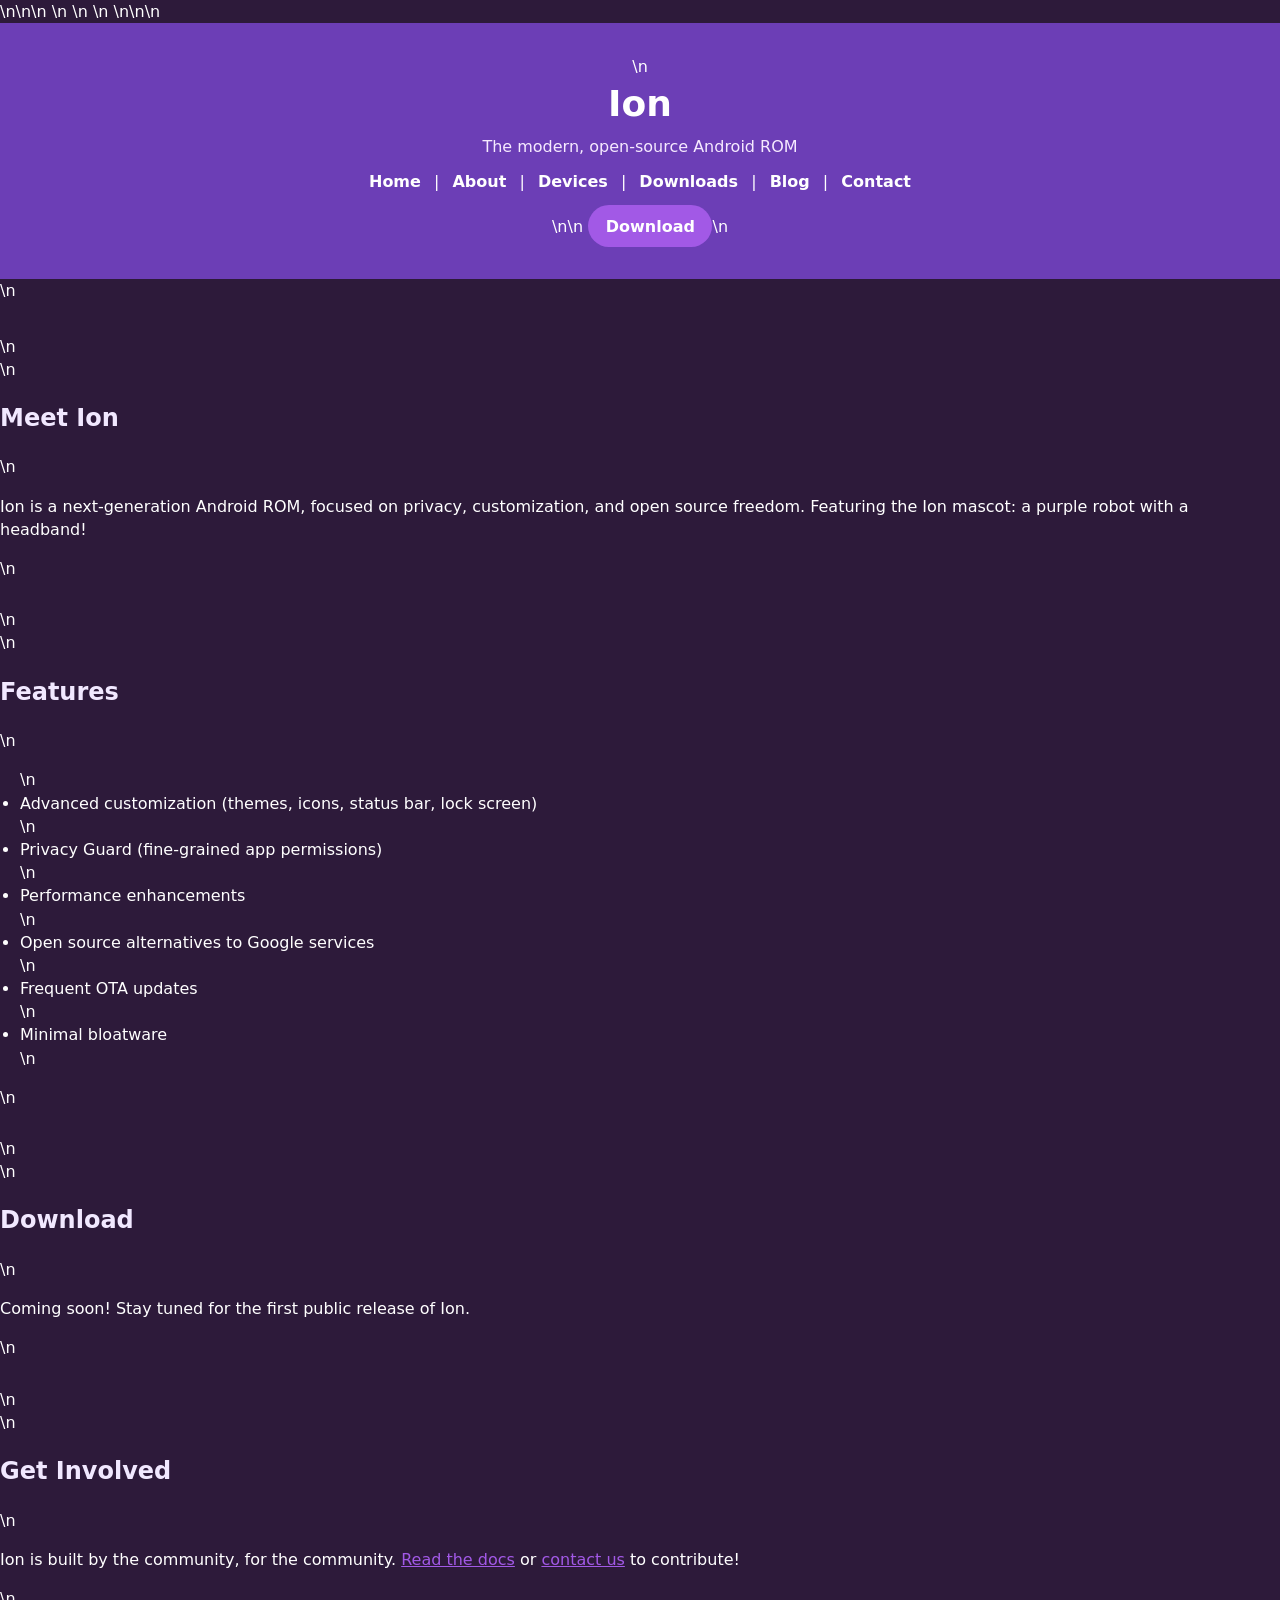
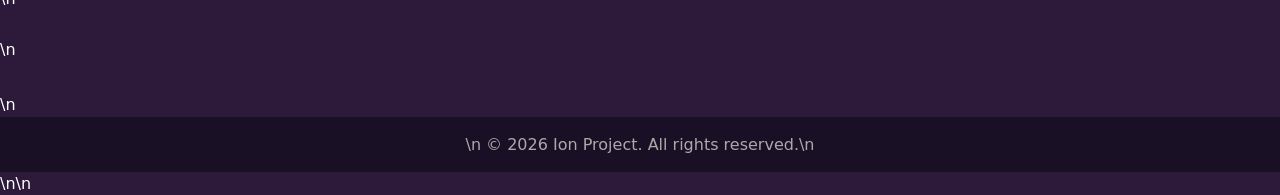
==== index.html @ 7b276540 "deploy: 6007b4a56f90a0fc44aee87d263accd7d7810755" ====
<!DOCTYPE html>\n<html lang="en">\n<head>\n  <meta charset="UTF-8">\n  <meta name="viewport" content="width=device-width, initial-scale=1.0">\n  <title>Ion - The Open Android ROM</title>\n  <link rel="stylesheet" href="styles.css">\n</head>\n<body>\n  <header>
    <div class="container">\n    <h1>Ion</h1>
      <p class="tagline">The modern, open-source Android ROM</p>
      <nav class="main-nav"><a href="index.html">Home</a> | <a href="about.html">About</a> | <a href="devices.html">Devices</a> | <a href="downloads.html">Downloads</a> | <a href="blog.html">Blog</a> | <a href="contact.html">Contact</a></nav>\n\n      <a href="downloads.html" class="button">Download</a>\n    </div>
  </header>\n  <main>\n    <section>\n      <h2>Meet Ion</h2>\n      <p>Ion is a next-generation Android ROM, focused on privacy, customization, and open source freedom. Featuring the Ion mascot: a purple robot with a headband!</p>\n    </section>\n    <section>\n      <h2>Features</h2>\n      <ul>\n        <li>Advanced customization (themes, icons, status bar, lock screen)</li>\n        <li>Privacy Guard (fine-grained app permissions)</li>\n        <li>Performance enhancements</li>\n        <li>Open source alternatives to Google services</li>\n        <li>Frequent OTA updates</li>\n        <li>Minimal bloatware</li>\n      </ul>\n    </section>\n    <section id="download">\n      <h2>Download</h2>\n      <p>Coming soon! Stay tuned for the first public release of Ion.</p>\n    </section>\n    <section>\n      <h2>Get Involved</h2>\n      <p>Ion is built by the community, for the community. <a href="../DOCUMENTATION.md" style="color:#a259e6;">Read the docs</a> or <a href="mailto:contact@ionrom.org" style="color:#a259e6;">contact us</a> to contribute!</p>\n    </section>\n  </main>\n  <footer>\n    &copy; 2026 Ion Project. All rights reserved.\n  </footer>\n</body>\n</html>
---- styles.css ----
/* Ion website styles */
:root{
  --bg:#2d1a3a;--accent:#a259e6;--header:#6c3eb6;--muted:#aaa;--card:#351a3f
}
*{box-sizing:border-box}
body{font-family:Inter, system-ui, -apple-system, "Segoe UI", Roboto, "Helvetica Neue", Arial, sans-serif;background:var(--bg);color:#fff;margin:0;padding:0;line-height:1.45}
.container{max-width:1000px;margin:0 auto;padding:0 1rem}
header{background:var(--header);padding:2rem 0;text-align:center}
header h1{margin:0;font-size:2.25rem}
header .tagline{margin:0.25rem 0;color:#f6eaff}
.main-nav{margin:0.75rem 0}
.main-nav a{color:#fff;text-decoration:none;margin:0 0.5rem;font-weight:600}
a.button{display:inline-block;padding:0.6rem 1.1rem;background:var(--accent);color:#fff;text-decoration:none;border-radius:2rem;font-weight:700}
main{padding:2rem 0}
section{background:transparent;margin-bottom:1.75rem}
h2{color:#f1e8ff}
ul{padding-left:1.25rem}
footer{background:#1a1026;padding:1rem 0;text-align:center;color:var(--muted)}
.card{background:var(--card);padding:1rem;border-radius:8px}
/* Responsive */
@media (max-width:640px){header h1{font-size:1.6rem} .main-nav{font-size:0.9rem} .container{padding:0 0.75rem}}
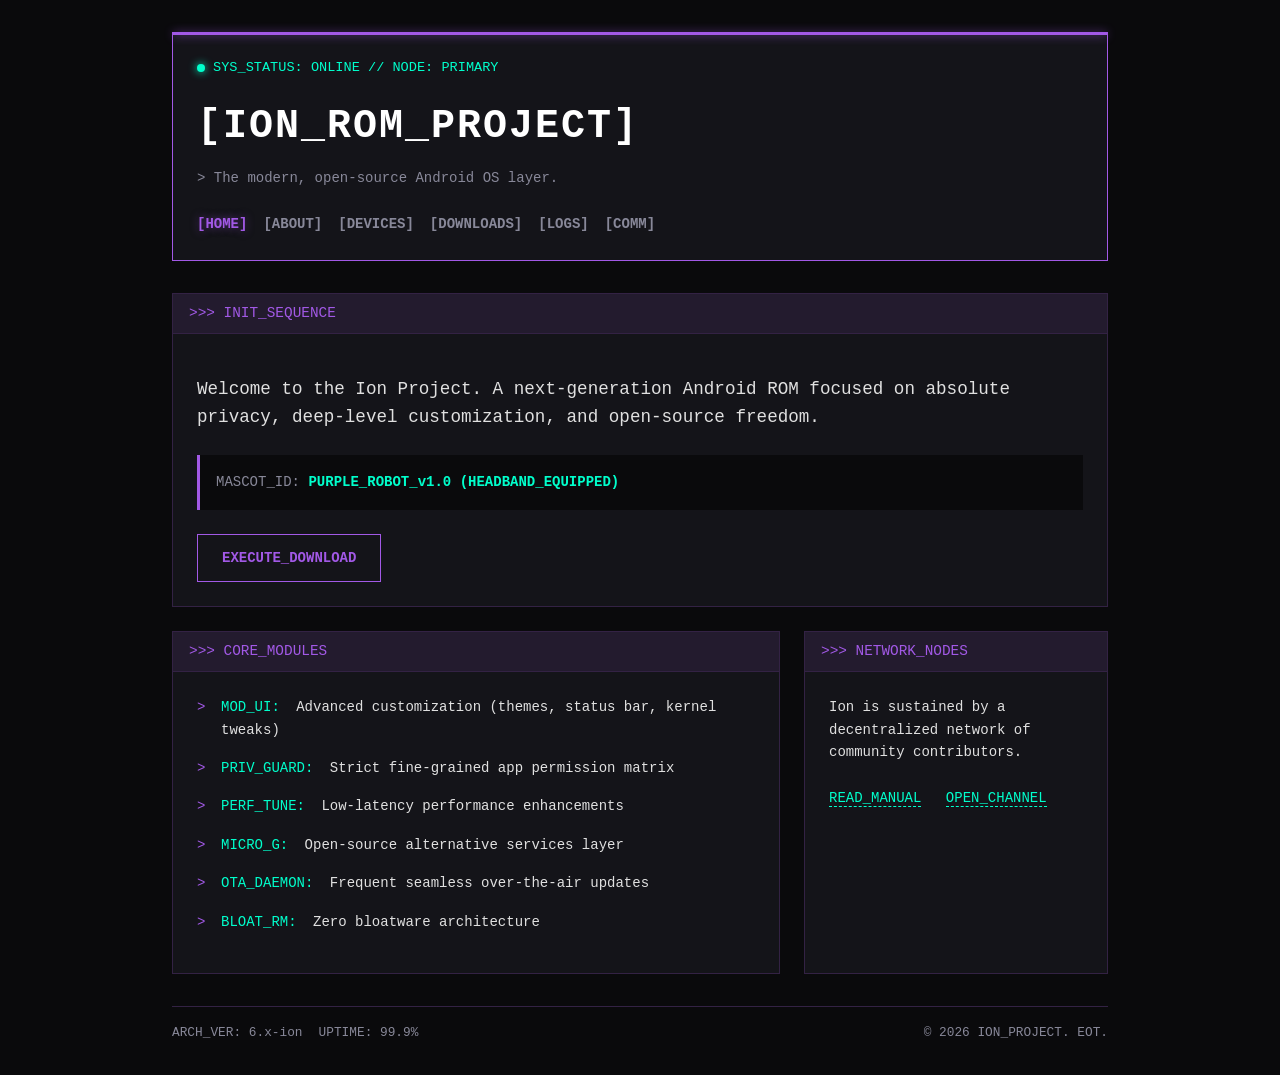
==== commit 72782f52: "deploy: 274ea520f31904cf62b832293d047184bc512a03" ====
--- a/index.html
+++ b/index.html
@@ -1,5 +1,78 @@
-<!DOCTYPE html>\n<html lang="en">\n<head>\n  <meta charset="UTF-8">\n  <meta name="viewport" content="width=device-width, initial-scale=1.0">\n  <title>Ion - The Open Android ROM</title>\n  <link rel="stylesheet" href="styles.css">\n</head>\n<body>\n  <header>
-    <div class="container">\n    <h1>Ion</h1>
-      <p class="tagline">The modern, open-source Android ROM</p>
-      <nav class="main-nav"><a href="index.html">Home</a> | <a href="about.html">About</a> | <a href="devices.html">Devices</a> | <a href="downloads.html">Downloads</a> | <a href="blog.html">Blog</a> | <a href="contact.html">Contact</a></nav>\n\n      <a href="downloads.html" class="button">Download</a>\n    </div>
-  </header>\n  <main>\n    <section>\n      <h2>Meet Ion</h2>\n      <p>Ion is a next-generation Android ROM, focused on privacy, customization, and open source freedom. Featuring the Ion mascot: a purple robot with a headband!</p>\n    </section>\n    <section>\n      <h2>Features</h2>\n      <ul>\n        <li>Advanced customization (themes, icons, status bar, lock screen)</li>\n        <li>Privacy Guard (fine-grained app permissions)</li>\n        <li>Performance enhancements</li>\n        <li>Open source alternatives to Google services</li>\n        <li>Frequent OTA updates</li>\n        <li>Minimal bloatware</li>\n      </ul>\n    </section>\n    <section id="download">\n      <h2>Download</h2>\n      <p>Coming soon! Stay tuned for the first public release of Ion.</p>\n    </section>\n    <section>\n      <h2>Get Involved</h2>\n      <p>Ion is built by the community, for the community. <a href="../DOCUMENTATION.md" style="color:#a259e6;">Read the docs</a> or <a href="mailto:contact@ionrom.org" style="color:#a259e6;">contact us</a> to contribute!</p>\n    </section>\n  </main>\n  <footer>\n    &copy; 2026 Ion Project. All rights reserved.\n  </footer>\n</body>\n</html>
+<!DOCTYPE html>
+<html lang="en">
+<head>
+  <meta charset="UTF-8">
+  <meta name="viewport" content="width=device-width, initial-scale=1.0">
+  <title>ION_OS // SYSTEM_ROOT</title>
+  <link rel="stylesheet" href="styles.css">
+</head>
+<body>
+  <div class="system-wrapper">
+    <header class="sys-header">
+      <div class="sys-status">
+        <span class="status-indicator online"></span>
+        <span class="status-text">SYS_STATUS: ONLINE // NODE: PRIMARY</span>
+      </div>
+      <div class="sys-title">
+        <h1>[ION_ROM_PROJECT]</h1>
+        <p class="tagline">> The modern, open-source Android OS layer.</p>
+      </div>
+      <nav class="sys-nav">
+        <a href="index.html" class="active">[HOME]</a>
+        <a href="about.html">[ABOUT]</a>
+        <a href="devices.html">[DEVICES]</a>
+        <a href="downloads.html">[DOWNLOADS]</a>
+        <a href="blog.html">[LOGS]</a>
+        <a href="contact.html">[COMM]</a>
+      </nav>
+    </header>
+
+    <main class="dashboard">
+      <section class="panel hero-panel">
+        <div class="panel-header">>>> INIT_SEQUENCE</div>
+        <div class="panel-body">
+          <p class="terminal-text">Welcome to the Ion Project. A next-generation Android ROM focused on absolute privacy, deep-level customization, and open-source freedom.</p>
+          <div class="sys-block">
+            <span class="label">MASCOT_ID:</span>
+            <span class="value">PURPLE_ROBOT_v1.0 (HEADBAND_EQUIPPED)</span>
+          </div>
+          <a href="downloads.html" class="sys-button">EXECUTE_DOWNLOAD</a>
+        </div>
+      </section>
+
+      <section class="panel">
+        <div class="panel-header">>>> CORE_MODULES</div>
+        <div class="panel-body">
+          <ul class="feature-list">
+            <li><span class="highlight">MOD_UI:</span> Advanced customization (themes, status bar, kernel tweaks)</li>
+            <li><span class="highlight">PRIV_GUARD:</span> Strict fine-grained app permission matrix</li>
+            <li><span class="highlight">PERF_TUNE:</span> Low-latency performance enhancements</li>
+            <li><span class="highlight">MICRO_G:</span> Open-source alternative services layer</li>
+            <li><span class="highlight">OTA_DAEMON:</span> Frequent seamless over-the-air updates</li>
+            <li><span class="highlight">BLOAT_RM:</span> Zero bloatware architecture</li>
+          </ul>
+        </div>
+      </section>
+
+      <section class="panel">
+        <div class="panel-header">>>> NETWORK_NODES</div>
+        <div class="panel-body">
+          <p style="margin-top: 0;">Ion is sustained by a decentralized network of community contributors.</p>
+          <div style="margin-top: 1.5rem;">
+            <a href="../DOCUMENTATION.md" class="sys-link">READ_MANUAL</a>
+            <a href="mailto:contact@ionrom.org" class="sys-link">OPEN_CHANNEL</a>
+          </div>
+        </div>
+      </section>
+    </main>
+
+    <footer class="sys-footer">
+      <div class="footer-meta">
+        <span>ARCH_VER: 6.x-ion</span>
+        <span>UPTIME: 99.9%</span>
+      </div>
+      <div>&copy; 2026 ION_PROJECT. EOT.</div>
+    </footer>
+  </div>
+</body>
+</html>
--- a/styles.css
+++ b/styles.css
@@ -1,21 +1,161 @@
-/* Ion website styles */
-:root{
-  --bg:#2d1a3a;--accent:#a259e6;--header:#6c3eb6;--muted:#aaa;--card:#351a3f
+/* ION_OS System Stylesheet */
+:root {
+  --bg-primary: #0a0a0c;
+  --bg-panel: #141419;
+  --bg-panel-border: #332244;
+  --accent-primary: #a259e6; /* Ion Purple */
+  --accent-secondary: #00ffcc; /* Cyber Teal */
+  --text-primary: #e0e0e0;
+  --text-muted: #888899;
+  --font-mono: 'Fira Code', 'Courier New', Courier, monospace;
 }
-*{box-sizing:border-box}
-body{font-family:Inter, system-ui, -apple-system, "Segoe UI", Roboto, "Helvetica Neue", Arial, sans-serif;background:var(--bg);color:#fff;margin:0;padding:0;line-height:1.45}
-.container{max-width:1000px;margin:0 auto;padding:0 1rem}
-header{background:var(--header);padding:2rem 0;text-align:center}
-header h1{margin:0;font-size:2.25rem}
-header .tagline{margin:0.25rem 0;color:#f6eaff}
-.main-nav{margin:0.75rem 0}
-.main-nav a{color:#fff;text-decoration:none;margin:0 0.5rem;font-weight:600}
-a.button{display:inline-block;padding:0.6rem 1.1rem;background:var(--accent);color:#fff;text-decoration:none;border-radius:2rem;font-weight:700}
-main{padding:2rem 0}
-section{background:transparent;margin-bottom:1.75rem}
-h2{color:#f1e8ff}
-ul{padding-left:1.25rem}
-footer{background:#1a1026;padding:1rem 0;text-align:center;color:var(--muted)}
-.card{background:var(--card);padding:1rem;border-radius:8px}
-/* Responsive */
-@media (max-width:640px){header h1{font-size:1.6rem} .main-nav{font-size:0.9rem} .container{padding:0 0.75rem}}+
+* { box-sizing: border-box; }
+
+body {
+  font-family: var(--font-mono);
+  background-color: var(--bg-primary);
+  color: var(--text-primary);
+  margin: 0; padding: 0;
+  line-height: 1.6; font-size: 14px;
+}
+
+.system-wrapper {
+  max-width: 1000px;
+  margin: 0 auto; padding: 2rem;
+  display: flex; flex-direction: column; gap: 2rem;
+}
+
+/* Header */
+.sys-header {
+  border: 1px solid var(--accent-primary);
+  background: var(--bg-panel);
+  padding: 1.5rem; position: relative;
+}
+
+.sys-header::before {
+  content: ''; position: absolute;
+  top: 0; left: 0; width: 100%; height: 2px;
+  background: var(--accent-primary);
+  box-shadow: 0 0 10px var(--accent-primary);
+}
+
+.sys-status {
+  display: flex; align-items: center; gap: 0.5rem;
+  font-size: 0.85rem; color: var(--accent-secondary);
+  margin-bottom: 1rem;
+}
+
+.status-indicator {
+  width: 8px; height: 8px; border-radius: 50%;
+  background: var(--accent-secondary);
+  box-shadow: 0 0 8px var(--accent-secondary);
+  animation: pulse 2s infinite;
+}
+
+@keyframes pulse {
+  0% { opacity: 1; box-shadow: 0 0 8px var(--accent-secondary); }
+  50% { opacity: 0.5; box-shadow: 0 0 2px var(--accent-secondary); }
+  100% { opacity: 1; box-shadow: 0 0 8px var(--accent-secondary); }
+}
+
+.sys-title h1 {
+  margin: 0; font-size: 2.5rem; color: #ffffff;
+  text-transform: uppercase; letter-spacing: 2px;
+}
+
+.tagline {
+  color: var(--text-muted); margin: 0.5rem 0 1.5rem 0;
+}
+
+.sys-nav {
+  display: flex; flex-wrap: wrap; gap: 1rem;
+}
+
+.sys-nav a {
+  color: var(--text-muted); text-decoration: none; font-weight: bold;
+  transition: color 0.2s, text-shadow 0.2s;
+}
+
+.sys-nav a:hover, .sys-nav a.active {
+  color: var(--accent-primary); text-shadow: 0 0 8px rgba(162, 89, 230, 0.5);
+}
+
+/* Dashboard Grid & Panels */
+.dashboard {
+  display: grid; grid-template-columns: 1fr; gap: 1.5rem;
+}
+
+@media (min-width: 768px) {
+  .dashboard { grid-template-columns: 2fr 1fr; }
+  .hero-panel, .full-width { grid-column: 1 / -1; }
+}
+
+.panel {
+  background: var(--bg-panel);
+  border: 1px solid var(--bg-panel-border);
+}
+
+.panel-header {
+  background: rgba(162, 89, 230, 0.1);
+  color: var(--accent-primary);
+  padding: 0.5rem 1rem; font-size: 0.9rem;
+  border-bottom: 1px solid var(--bg-panel-border);
+}
+
+.panel-body { padding: 1.5rem; }
+
+.terminal-text { font-size: 1.1rem; margin-bottom: 1.5rem; }
+
+/* Status Block */
+.sys-block {
+  background: rgba(0, 0, 0, 0.5);
+  padding: 1rem; border-left: 3px solid var(--accent-primary);
+  margin-bottom: 1.5rem; font-family: var(--font-mono);
+}
+.sys-block .label { color: var(--text-muted); }
+.sys-block .value { color: var(--accent-secondary); font-weight: bold; }
+
+/* Lists */
+.feature-list { list-style: none; padding: 0; margin: 0; }
+.feature-list li {
+  margin-bottom: 1rem; padding-left: 1.5rem; position: relative;
+}
+.feature-list li::before {
+  content: '>'; position: absolute; left: 0; color: var(--accent-primary);
+}
+.feature-list .highlight { color: var(--accent-secondary); margin-right: 0.5rem; }
+
+/* Links & Buttons */
+.sys-button {
+  display: inline-block; background: transparent;
+  color: var(--accent-primary); border: 1px solid var(--accent-primary);
+  padding: 0.75rem 1.5rem; text-decoration: none; font-weight: bold;
+  text-transform: uppercase; transition: all 0.2s; cursor: pointer;
+}
+.sys-button:hover {
+  background: var(--accent-primary); color: var(--bg-primary);
+  box-shadow: 0 0 15px rgba(162, 89, 230, 0.4);
+}
+
+.sys-link {
+  color: var(--accent-secondary); text-decoration: none;
+  border-bottom: 1px dashed var(--accent-secondary); margin-right: 1rem;
+  transition: color 0.2s;
+}
+.sys-link:hover { color: #fff; border-bottom-color: #fff; }
+
+/* Footer */
+.sys-footer {
+  border-top: 1px solid var(--bg-panel-border);
+  padding-top: 1rem; display: flex; justify-content: space-between;
+  align-items: center; font-size: 0.8rem; color: var(--text-muted);
+}
+.footer-meta { display: flex; gap: 1rem; }
+
+@media (max-width: 600px) {
+  .system-wrapper { padding: 1rem; }
+  .sys-header { padding: 1rem; }
+  .sys-title h1 { font-size: 1.8rem; }
+  .sys-footer { flex-direction: column; gap: 0.5rem; align-items: flex-start; }
+}
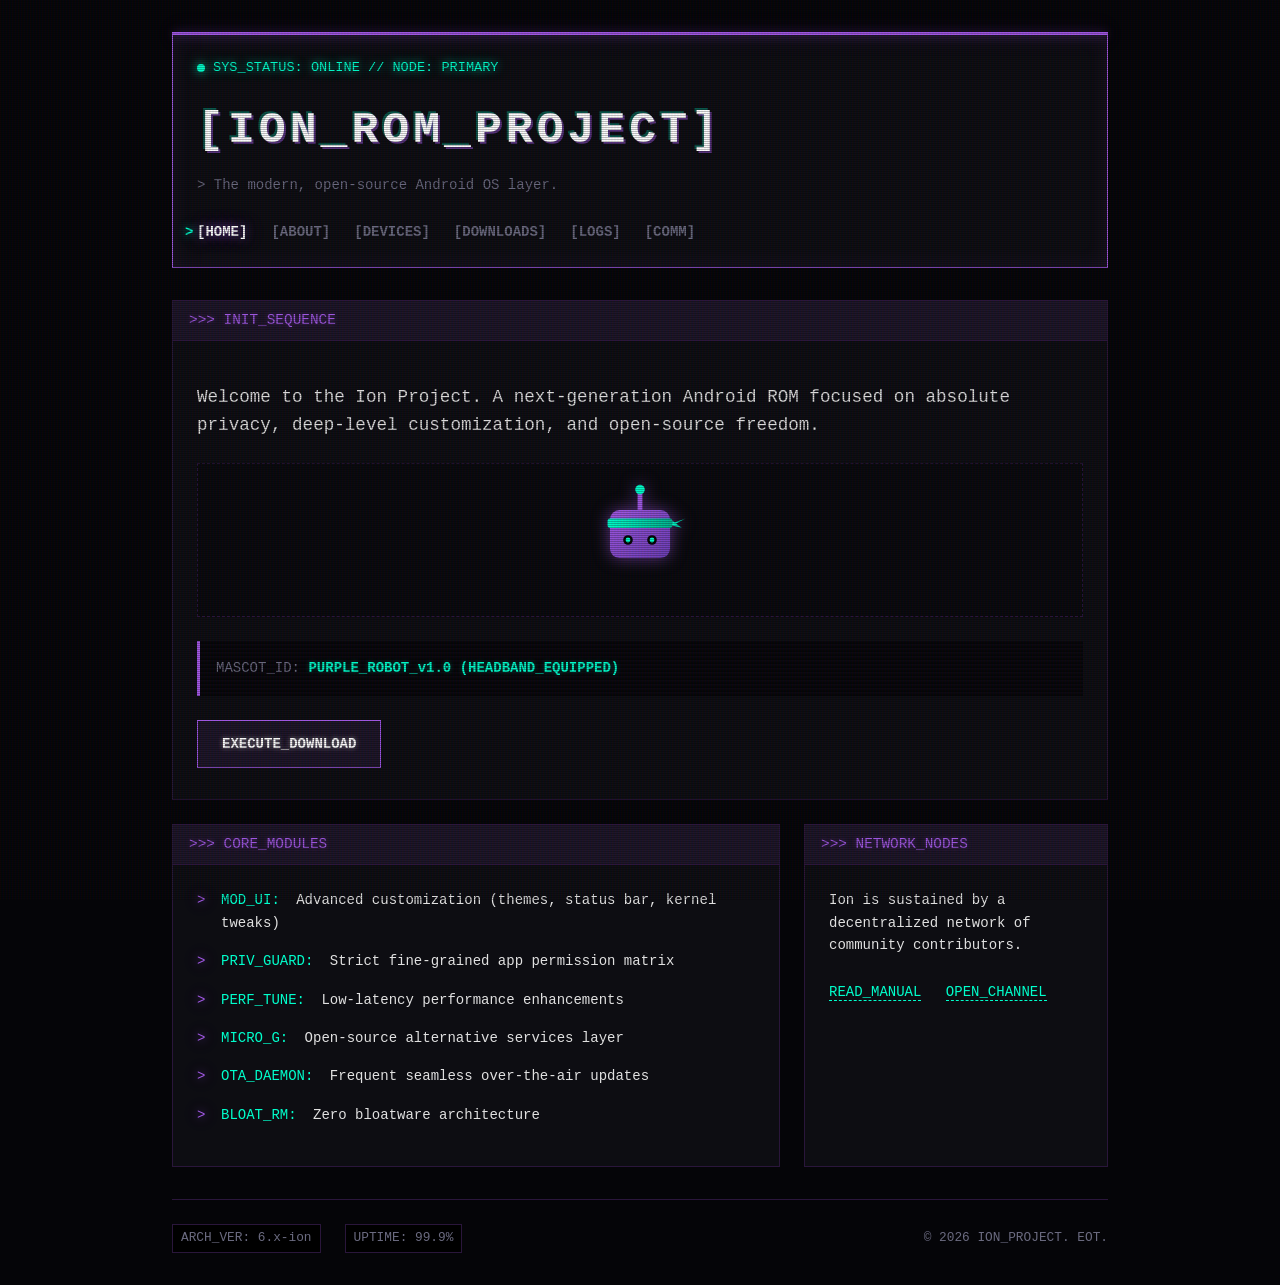
==== commit 1f98b0a0: "deploy: 79725a001294c7a9fc3496a7fc2f437a9729df49" ====
--- a/index.html
+++ b/index.html
@@ -32,6 +32,36 @@
         <div class="panel-header">>>> INIT_SEQUENCE</div>
         <div class="panel-body">
           <p class="terminal-text">Welcome to the Ion Project. A next-generation Android ROM focused on absolute privacy, deep-level customization, and open-source freedom.</p>
+          <div class="mascot-container">
+            <svg class="mascot-svg" viewBox="0 0 100 100" xmlns="http://www.w3.org/2000/svg">
+              <defs>
+                <linearGradient id="robo-grad" x1="0%" y1="0%" x2="100%" y2="100%">
+                  <stop offset="0%" stop-color="#a259e6" />
+                  <stop offset="100%" stop-color="#6c3eb6" />
+                </linearGradient>
+                <linearGradient id="headband-grad" x1="0%" y1="0%" x2="100%" y2="0%">
+                  <stop offset="0%" stop-color="#00ffcc" />
+                  <stop offset="100%" stop-color="#00b38f" />
+                </linearGradient>
+              </defs>
+              <!-- Head -->
+              <rect x="25" y="25" width="50" height="40" rx="8" fill="url(#robo-grad)" />
+              <!-- Headband -->
+              <rect x="23" y="32" width="54" height="8" rx="2" fill="url(#headband-grad)" />
+              <!-- Headband tie details -->
+              <path d="M 77 34 L 85 40 L 77 38 Z" fill="url(#headband-grad)" />
+              <path d="M 77 36 L 88 32 L 77 38 Z" fill="url(#headband-grad)" />
+              <!-- Eyes -->
+              <circle cx="40" cy="50" r="4" fill="#050508" />
+              <circle cx="60" cy="50" r="4" fill="#050508" />
+              <!-- Eye Glow -->
+              <circle cx="40" cy="50" r="2" fill="#00ffcc" />
+              <circle cx="60" cy="50" r="2" fill="#00ffcc" />
+              <!-- Antenna -->
+              <rect x="48" y="10" width="4" height="15" fill="#a259e6" />
+              <circle cx="50" cy="8" r="4" fill="#00ffcc" />
+            </svg>
+          </div>
           <div class="sys-block">
             <span class="label">MASCOT_ID:</span>
             <span class="value">PURPLE_ROBOT_v1.0 (HEADBAND_EQUIPPED)</span>
--- a/styles.css
+++ b/styles.css
@@ -1,13 +1,15 @@
 /* ION_OS System Stylesheet */
 :root {
-  --bg-primary: #0a0a0c;
-  --bg-panel: #141419;
-  --bg-panel-border: #332244;
+  --bg-primary: #050508;
+  --bg-panel: #0d0d12;
+  --bg-panel-border: #2a163b;
   --accent-primary: #a259e6; /* Ion Purple */
   --accent-secondary: #00ffcc; /* Cyber Teal */
   --text-primary: #e0e0e0;
-  --text-muted: #888899;
+  --text-muted: #6b6b80;
   --font-mono: 'Fira Code', 'Courier New', Courier, monospace;
+  --glow-purple: 0 0 10px rgba(162, 89, 230, 0.6), 0 0 20px rgba(162, 89, 230, 0.4);
+  --glow-teal: 0 0 8px rgba(0, 255, 204, 0.6), 0 0 15px rgba(0, 255, 204, 0.4);
 }
 
 * { box-sizing: border-box; }
@@ -18,12 +20,33 @@
   color: var(--text-primary);
   margin: 0; padding: 0;
   line-height: 1.6; font-size: 14px;
+  position: relative;
+  overflow-x: hidden;
+}
+
+/* CRT Scanline Overlay */
+body::after {
+  content: " ";
+  display: block;
+  position: fixed;
+  top: 0; left: 0; bottom: 0; right: 0;
+  background: linear-gradient(rgba(18, 16, 16, 0) 50%, rgba(0, 0, 0, 0.25) 50%), linear-gradient(90deg, rgba(255, 0, 0, 0.06), rgba(0, 255, 0, 0.02), rgba(0, 0, 255, 0.06));
+  z-index: 999;
+  background-size: 100% 2px, 3px 100%;
+  pointer-events: none;
 }
 
 .system-wrapper {
   max-width: 1000px;
   margin: 0 auto; padding: 2rem;
   display: flex; flex-direction: column; gap: 2rem;
+  animation: crt-flicker 0.15s infinite;
+}
+
+@keyframes crt-flicker {
+  0% { opacity: 0.98; }
+  50% { opacity: 1; }
+  100% { opacity: 0.99; }
 }
 
 /* Header */
@@ -31,37 +54,40 @@
   border: 1px solid var(--accent-primary);
   background: var(--bg-panel);
   padding: 1.5rem; position: relative;
+  box-shadow: inset 0 0 20px rgba(162, 89, 230, 0.1);
 }
 
 .sys-header::before {
   content: ''; position: absolute;
   top: 0; left: 0; width: 100%; height: 2px;
   background: var(--accent-primary);
-  box-shadow: 0 0 10px var(--accent-primary);
+  box-shadow: var(--glow-purple);
 }
 
 .sys-status {
   display: flex; align-items: center; gap: 0.5rem;
   font-size: 0.85rem; color: var(--accent-secondary);
   margin-bottom: 1rem;
+  text-shadow: var(--glow-teal);
 }
 
 .status-indicator {
   width: 8px; height: 8px; border-radius: 50%;
   background: var(--accent-secondary);
-  box-shadow: 0 0 8px var(--accent-secondary);
+  box-shadow: var(--glow-teal);
   animation: pulse 2s infinite;
 }
 
 @keyframes pulse {
-  0% { opacity: 1; box-shadow: 0 0 8px var(--accent-secondary); }
-  50% { opacity: 0.5; box-shadow: 0 0 2px var(--accent-secondary); }
-  100% { opacity: 1; box-shadow: 0 0 8px var(--accent-secondary); }
+  0% { opacity: 1; box-shadow: var(--glow-teal); }
+  50% { opacity: 0.4; box-shadow: 0 0 2px var(--accent-secondary); }
+  100% { opacity: 1; box-shadow: var(--glow-teal); }
 }
 
 .sys-title h1 {
-  margin: 0; font-size: 2.5rem; color: #ffffff;
-  text-transform: uppercase; letter-spacing: 2px;
+  margin: 0; font-size: 2.8rem; color: #ffffff;
+  text-transform: uppercase; letter-spacing: 4px;
+  text-shadow: 2px 2px 0px rgba(162, 89, 230, 0.5), -2px -2px 0px rgba(0, 255, 204, 0.3);
 }
 
 .tagline {
@@ -69,16 +95,28 @@
 }
 
 .sys-nav {
-  display: flex; flex-wrap: wrap; gap: 1rem;
+  display: flex; flex-wrap: wrap; gap: 1.5rem;
 }
 
 .sys-nav a {
   color: var(--text-muted); text-decoration: none; font-weight: bold;
-  transition: color 0.2s, text-shadow 0.2s;
+  position: relative;
+  transition: all 0.3s ease;
+}
+
+.sys-nav a::before {
+  content: '>'; position: absolute; left: -15px; opacity: 0;
+  color: var(--accent-secondary);
+  transition: opacity 0.3s ease, left 0.3s ease;
+}
+
+.sys-nav a:hover::before, .sys-nav a.active::before {
+  opacity: 1; left: -12px;
+  text-shadow: var(--glow-teal);
 }
 
 .sys-nav a:hover, .sys-nav a.active {
-  color: var(--accent-primary); text-shadow: 0 0 8px rgba(162, 89, 230, 0.5);
+  color: #fff; text-shadow: var(--glow-purple);
 }
 
 /* Dashboard Grid & Panels */
@@ -94,6 +132,14 @@
 .panel {
   background: var(--bg-panel);
   border: 1px solid var(--bg-panel-border);
+  position: relative;
+  overflow: hidden;
+  transition: border-color 0.3s ease;
+}
+
+.panel:hover {
+  border-color: var(--accent-primary);
+  box-shadow: 0 0 15px rgba(162, 89, 230, 0.15);
 }
 
 .panel-header {
@@ -101,6 +147,7 @@
   color: var(--accent-primary);
   padding: 0.5rem 1rem; font-size: 0.9rem;
   border-bottom: 1px solid var(--bg-panel-border);
+  text-shadow: 0 0 5px rgba(162, 89, 230, 0.4);
 }
 
 .panel-body { padding: 1.5rem; }
@@ -109,53 +156,94 @@
 
 /* Status Block */
 .sys-block {
-  background: rgba(0, 0, 0, 0.5);
+  background: rgba(0, 0, 0, 0.6);
   padding: 1rem; border-left: 3px solid var(--accent-primary);
   margin-bottom: 1.5rem; font-family: var(--font-mono);
-}
+  position: relative;
+}
+.sys-block::after {
+  content: ''; position: absolute; top: 0; left: 0; width: 100%; height: 100%;
+  background: repeating-linear-gradient(0deg, transparent, transparent 2px, rgba(162,89,230,0.03) 2px, rgba(162,89,230,0.03) 4px);
+  pointer-events: none;
+}
+
 .sys-block .label { color: var(--text-muted); }
-.sys-block .value { color: var(--accent-secondary); font-weight: bold; }
+.sys-block .value { color: var(--accent-secondary); font-weight: bold; text-shadow: 0 0 5px rgba(0,255,204,0.3); }
 
 /* Lists */
 .feature-list { list-style: none; padding: 0; margin: 0; }
 .feature-list li {
   margin-bottom: 1rem; padding-left: 1.5rem; position: relative;
-}
+  transition: transform 0.2s ease;
+}
+.feature-list li:hover { transform: translateX(5px); }
 .feature-list li::before {
   content: '>'; position: absolute; left: 0; color: var(--accent-primary);
+  text-shadow: var(--glow-purple);
 }
 .feature-list .highlight { color: var(--accent-secondary); margin-right: 0.5rem; }
 
 /* Links & Buttons */
 .sys-button {
-  display: inline-block; background: transparent;
-  color: var(--accent-primary); border: 1px solid var(--accent-primary);
+  display: inline-block; background: rgba(162, 89, 230, 0.1);
+  color: #fff; border: 1px solid var(--accent-primary);
   padding: 0.75rem 1.5rem; text-decoration: none; font-weight: bold;
-  text-transform: uppercase; transition: all 0.2s; cursor: pointer;
-}
+  text-transform: uppercase; transition: all 0.3s; cursor: pointer;
+  position: relative; overflow: hidden;
+  text-shadow: 0 0 5px rgba(255,255,255,0.5);
+}
+
+.sys-button::before {
+  content: ''; position: absolute; top: 0; left: -100%; width: 100%; height: 100%;
+  background: linear-gradient(90deg, transparent, rgba(255,255,255,0.2), transparent);
+  transition: left 0.5s ease;
+}
+
+.sys-button:hover::before { left: 100%; }
+
 .sys-button:hover {
-  background: var(--accent-primary); color: var(--bg-primary);
-  box-shadow: 0 0 15px rgba(162, 89, 230, 0.4);
+  background: var(--accent-primary); color: #fff;
+  box-shadow: var(--glow-purple);
 }
 
 .sys-link {
   color: var(--accent-secondary); text-decoration: none;
   border-bottom: 1px dashed var(--accent-secondary); margin-right: 1rem;
-  transition: color 0.2s;
-}
-.sys-link:hover { color: #fff; border-bottom-color: #fff; }
+  transition: all 0.2s;
+}
+.sys-link:hover { color: #fff; border-bottom-color: #fff; text-shadow: var(--glow-teal); }
+
+/* Mascot Container */
+.mascot-container {
+  display: flex; justify-content: center; align-items: center;
+  padding: 1rem; background: rgba(0,0,0,0.3); border: 1px dashed var(--bg-panel-border);
+  margin-bottom: 1.5rem;
+}
+
+.mascot-svg {
+  width: 120px; height: 120px;
+  filter: drop-shadow(0 0 8px rgba(162, 89, 230, 0.6));
+  animation: float 4s ease-in-out infinite;
+}
+
+@keyframes float {
+  0% { transform: translateY(0px); }
+  50% { transform: translateY(-10px); }
+  100% { transform: translateY(0px); }
+}
 
 /* Footer */
 .sys-footer {
   border-top: 1px solid var(--bg-panel-border);
-  padding-top: 1rem; display: flex; justify-content: space-between;
+  padding-top: 1.5rem; display: flex; justify-content: space-between;
   align-items: center; font-size: 0.8rem; color: var(--text-muted);
 }
-.footer-meta { display: flex; gap: 1rem; }
+.footer-meta { display: flex; gap: 1.5rem; }
+.footer-meta span { border: 1px solid var(--bg-panel-border); padding: 0.2rem 0.5rem; background: #000; }
 
 @media (max-width: 600px) {
   .system-wrapper { padding: 1rem; }
   .sys-header { padding: 1rem; }
   .sys-title h1 { font-size: 1.8rem; }
-  .sys-footer { flex-direction: column; gap: 0.5rem; align-items: flex-start; }
+  .sys-footer { flex-direction: column; gap: 1rem; align-items: flex-start; }
 }
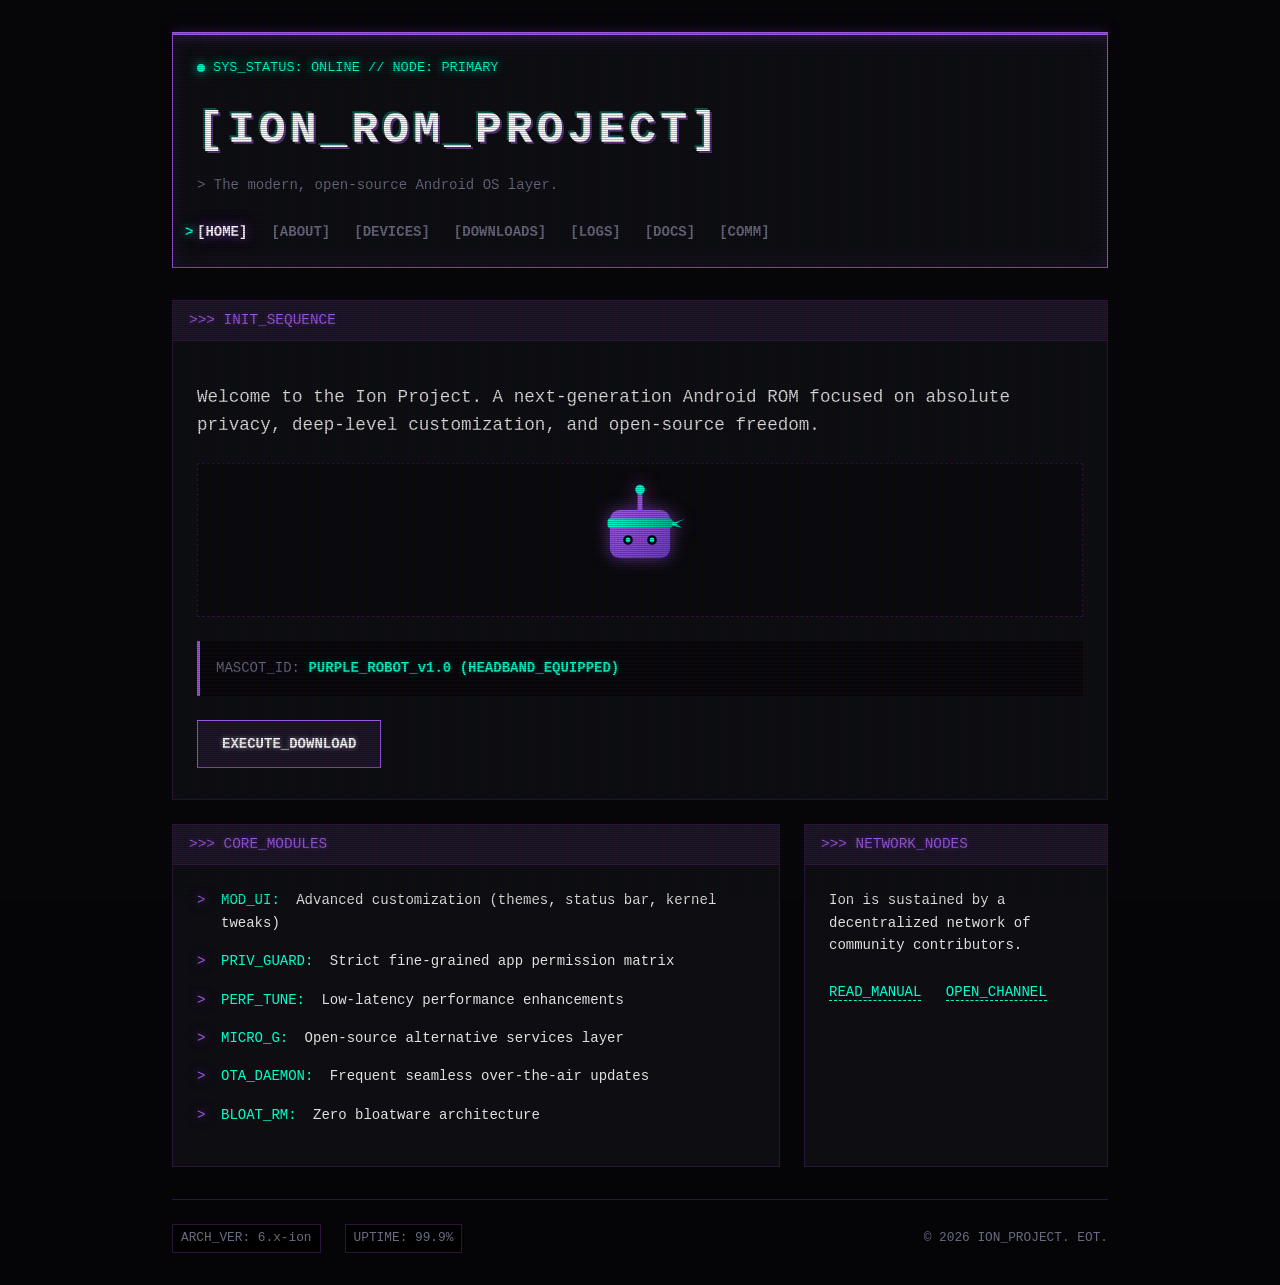
==== commit 4fb9bdff: "deploy: a46851c1938959feecf934692dab34455b4d2a88" ====
--- a/index.html
+++ b/index.html
@@ -23,6 +23,7 @@
         <a href="devices.html">[DEVICES]</a>
         <a href="downloads.html">[DOWNLOADS]</a>
         <a href="blog.html">[LOGS]</a>
+        <a href="documentation.html">[DOCS]</a>
         <a href="contact.html">[COMM]</a>
       </nav>
     </header>
@@ -89,7 +90,7 @@
         <div class="panel-body">
           <p style="margin-top: 0;">Ion is sustained by a decentralized network of community contributors.</p>
           <div style="margin-top: 1.5rem;">
-            <a href="../DOCUMENTATION.md" class="sys-link">READ_MANUAL</a>
+            <a href="documentation.html" class="sys-link">READ_MANUAL</a>
             <a href="mailto:contact@ionrom.org" class="sys-link">OPEN_CHANNEL</a>
           </div>
         </div>
